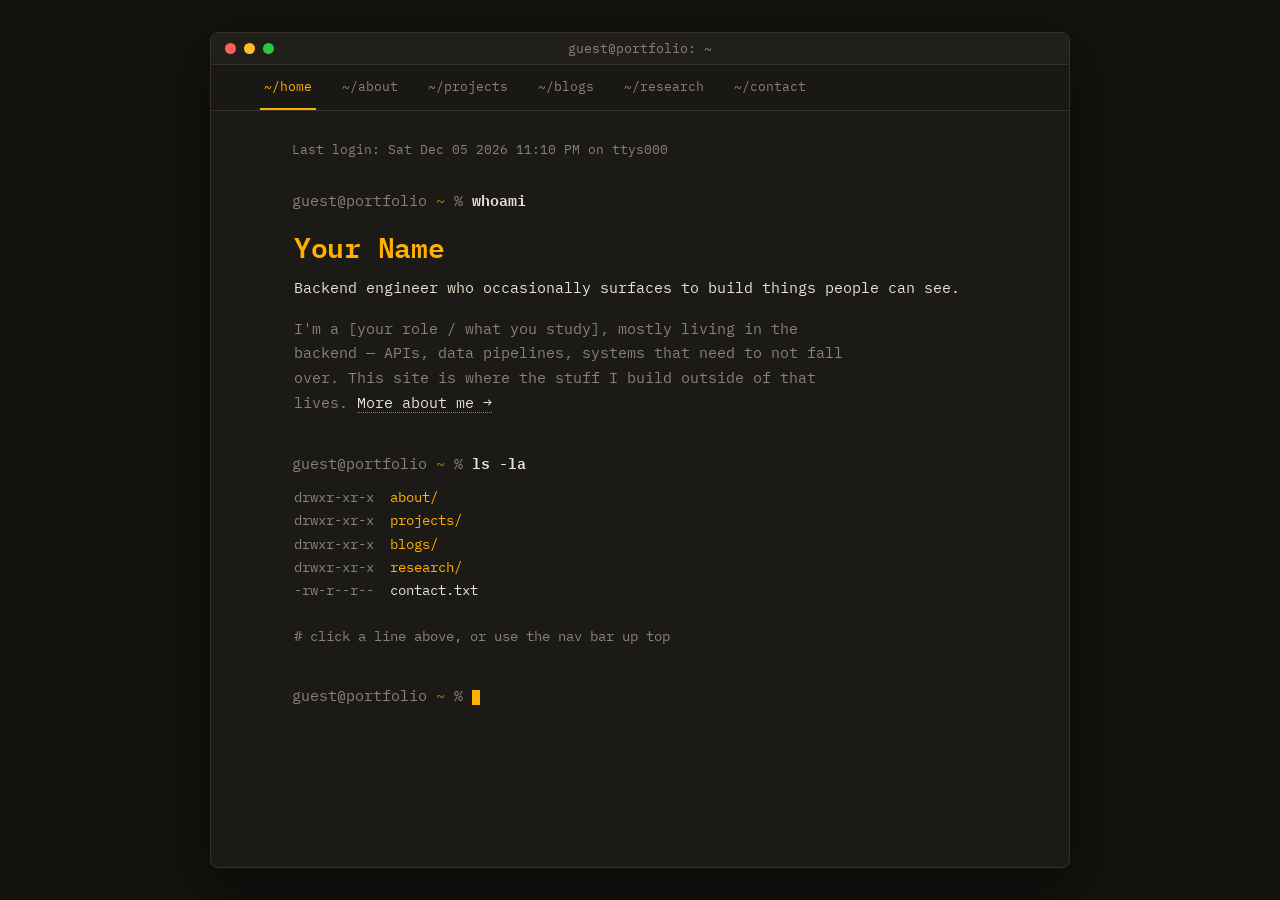
==== index.html @ 6da79bfa "Initial commit" ====
<!DOCTYPE html>
<html lang="en">
<head>
<meta charset="UTF-8">
<meta name="viewport" content="width=device-width, initial-scale=1.0">
<title>guest@portfolio: ~</title>
<link rel="stylesheet" href="css/style.css">
</head>
<body data-page="home">

<div class="terminal">

  <div class="titlebar">
    <div class="dots"><span class="dot red"></span><span class="dot yellow"></span><span class="dot green"></span></div>
    <div class="titlebar-name">guest@portfolio: ~</div>
  </div>

  <nav class="nav">
    <div class="nav-inner">
      <a class="nav-link" data-page="home" href="index.html">~/home</a>
      <a class="nav-link" data-page="about" href="about.html">~/about</a>
      <a class="nav-link" data-page="projects" href="projects.html">~/projects</a>
      <a class="nav-link" data-page="blogs" href="blogs.html">~/blogs</a>
      <a class="nav-link" data-page="research" href="research.html">~/research</a>
      <a class="nav-link" data-page="contact" href="contact.html">~/contact</a>
    </div>
  </nav>

  <div class="screen">

    <p class="line boot">Last login: <span id="bootDate"></span> on ttys000</p>

    <section class="block">
      <p class="prompt">guest@portfolio <span class="path">~</span> % <span class="cmd">whoami</span></p>
      <div class="output">
        <h1 class="name">Your Name</h1>
        <p class="tagline">Backend engineer who occasionally surfaces to build things people can see.</p>
        <p class="bio">
          I'm a [your role / what you study], mostly living in the backend —
          APIs, data pipelines, systems that need to not fall over. This site
          is where the stuff I build outside of that lives.
          <a class="inline-link" href="about.html">More about me →</a>
        </p>
      </div>
    </section>

    <section class="block">
      <p class="prompt">guest@portfolio <span class="path">~</span> % <span class="cmd">ls -la</span></p>
      <div class="output">
        <pre class="dirlisting"><span class="perm">drwxr-xr-x</span>  <a class="dirname" href="about.html">about/</a>
<span class="perm">drwxr-xr-x</span>  <a class="dirname" href="projects.html">projects/</a>
<span class="perm">drwxr-xr-x</span>  <a class="dirname" href="blogs.html">blogs/</a>
<span class="perm">drwxr-xr-x</span>  <a class="dirname" href="research.html">research/</a>
<span class="perm">-rw-r--r--</span>  <a class="filename" href="contact.html">contact.txt</a>
<span class="hint">
# click a line above, or use the nav bar up top</span></pre>
      </div>
    </section>

    <p class="prompt end-prompt">guest@portfolio <span class="path">~</span> % <span class="cursor">&nbsp;</span></p>

  </div>
</div>

<script src="js/data.js"></script>
<script src="js/script.js"></script>
</body>
</html>
---- css/style.css ----
@import url('https://fonts.googleapis.com/css2?family=IBM+Plex+Mono:wght@400;500;600&display=swap');

:root {
  --bg: #14120f;
  --panel: #1c1a16;
  --border: #35312a;
  --text: #e8e3d3;
  --dim: #8a8373;
  --amber: #ffb000;
  --amber-dim: #a87700;
  --red: #ff5f56;
  --yellow: #ffbd2e;
  --green: #27c93f;
  --max-width: 760px;
}

* { box-sizing: border-box; }

html, body {
  margin: 0;
  padding: 0;
  background: var(--bg);
  color: var(--text);
  font-family: 'IBM Plex Mono', 'Courier New', monospace;
  font-size: 15px;
  line-height: 1.65;
}

body {
  min-height: 100vh;
  padding: 32px 16px;
  display: flex;
  justify-content: center;
}

.terminal {
  width: 100%;
  max-width: 860px;
  background: var(--panel);
  border: 1px solid var(--border);
  border-radius: 8px;
  overflow: hidden;
  box-shadow: 0 20px 60px rgba(0,0,0,0.45);
}

/* Title bar */
.titlebar {
  display: flex;
  align-items: center;
  padding: 10px 14px;
  background: #211f1a;
  border-bottom: 1px solid var(--border);
  position: relative;
}

.dots { display: flex; gap: 8px; }

.dot { width: 11px; height: 11px; border-radius: 50%; display: inline-block; }
.dot.red { background: var(--red); }
.dot.yellow { background: var(--yellow); }
.dot.green { background: var(--green); }

.titlebar-name {
  position: absolute;
  left: 50%;
  transform: translateX(-50%);
  color: var(--dim);
  font-size: 13px;
}

/* Nav bar — styled like terminal paths */
.nav {
  background: #1a1814;
  border-bottom: 1px solid var(--border);
  padding: 0 32px;
}

.nav-inner {
  max-width: var(--max-width);
  margin: 0 auto;
  display: flex;
  flex-wrap: wrap;
  gap: 4px;
}

.nav-link {
  color: var(--dim);
  text-decoration: none;
  font-size: 13px;
  padding: 11px 4px;
  margin-right: 18px;
  border-bottom: 2px solid transparent;
}

.nav-link:hover,
.nav-link:focus-visible {
  color: var(--text);
}

.nav-link.active {
  color: var(--amber);
  border-bottom-color: var(--amber);
}

/* Screen */
.screen {
  padding: 28px 32px 40px;
  max-width: var(--max-width);
  margin: 0 auto;
}

.line.boot {
  color: var(--dim);
  font-size: 13px;
  margin: 0 0 28px;
}

.block { margin-bottom: 36px; }

.prompt {
  margin: 0 0 10px;
  color: var(--dim);
}

.prompt .path { color: var(--amber-dim); }
.prompt .cmd { color: var(--text); font-weight: 600; }

.output { padding-left: 2px; }

/* whoami / intro block */
.name {
  margin: 0 0 6px;
  font-size: 28px;
  font-weight: 600;
  color: var(--amber);
  letter-spacing: -0.01em;
}

.tagline {
  margin: 0 0 16px;
  color: var(--text);
  font-size: 15px;
}

.bio {
  margin: 0;
  color: var(--dim);
  max-width: 62ch;
}

.bio + .bio { margin-top: 12px; }

.inline-link {
  color: var(--text);
  border-bottom: 1px dotted var(--dim);
  text-decoration: none;
}

.inline-link:hover,
.inline-link:focus-visible {
  color: var(--amber);
  border-color: var(--amber);
}

/* directory listing (Home page nav-as-content) */
.dirlisting {
  margin: 0;
  font-family: inherit;
  font-size: 14px;
  white-space: pre-wrap;
}

.dirlisting a {
  color: var(--text);
  text-decoration: none;
}

.dirlisting a:hover,
.dirlisting a:focus-visible {
  color: var(--amber);
}

.dirlisting .perm { color: var(--dim); }
.dirlisting .dirname { color: var(--amber); }
.dirlisting .filename { color: var(--text); }
.dirlisting .hint { color: var(--dim); }

/* skills list (About page) */
.skills-list {
  list-style: none;
  margin: 0;
  padding: 0;
  display: flex;
  flex-wrap: wrap;
  gap: 8px 10px;
}

.skills-list li {
  border: 1px solid var(--border);
  color: var(--text);
  padding: 4px 10px;
  border-radius: 4px;
  font-size: 13px;
}

.skills-list li::before {
  content: "▸ ";
  color: var(--amber-dim);
}

/* generic entry list (projects / blogs / research) */
.entries-grid {
  display: grid;
  grid-template-columns: 1fr;
  gap: 14px;
}

.entry-card {
  border: 1px solid var(--border);
  border-radius: 6px;
  padding: 16px 18px;
  background: #191713;
}

.entry-card .entry-header {
  display: flex;
  justify-content: space-between;
  align-items: baseline;
  gap: 12px;
  flex-wrap: wrap;
}

.entry-card .entry-name {
  color: var(--amber);
  font-weight: 600;
  font-size: 15px;
}

.entry-card .entry-meta {
  color: var(--dim);
  font-size: 12px;
}

.entry-card .entry-desc {
  color: var(--dim);
  margin: 8px 0 10px;
  font-size: 14px;
}

.entry-footer {
  display: flex;
  justify-content: space-between;
  align-items: center;
  flex-wrap: wrap;
  gap: 8px;
}

.entry-tags {
  display: flex;
  flex-wrap: wrap;
  gap: 6px;
}

.entry-tags span {
  font-size: 12px;
  color: var(--amber-dim);
  border: 1px solid var(--border);
  padding: 2px 8px;
  border-radius: 3px;
}

.entry-links a {
  color: var(--dim);
  font-size: 13px;
  margin-left: 12px;
  text-decoration: none;
  border-bottom: 1px dotted var(--dim);
}

.entry-links a:first-child { margin-left: 0; }

.entry-links a:hover,
.entry-links a:focus-visible {
  color: var(--amber);
  border-color: var(--amber);
}

/* contact list */
.contact-list {
  list-style: none;
  margin: 0;
  padding: 0;
}

.contact-list li {
  margin-bottom: 6px;
}

.contact-list .key {
  color: var(--dim);
  display: inline-block;
  width: 90px;
}

.contact-list a {
  color: var(--text);
  text-decoration: none;
  border-bottom: 1px dotted var(--dim);
}

.contact-list a:hover,
.contact-list a:focus-visible {
  color: var(--amber);
  border-color: var(--amber);
}

/* live prompt + cursor */
.end-prompt { margin-top: 8px; }

.cursor {
  display: inline-block;
  width: 8px;
  height: 15px;
  background: var(--amber);
  vertical-align: text-bottom;
  animation: blink 1s steps(1) infinite;
}

@keyframes blink {
  50% { opacity: 0; }
}

@media (prefers-reduced-motion: reduce) {
  .cursor { animation: none; }
}

/* focus visibility */
a:focus-visible {
  outline: 1px solid var(--amber);
  outline-offset: 2px;
}

/* responsive */
@media (max-width: 600px) {
  .screen { padding: 22px 18px 32px; }
  .nav { padding: 0 18px; }
  .nav-link { margin-right: 12px; }
  .name { font-size: 22px; }
  .titlebar-name { font-size: 12px; }
  .contact-list .key { width: 76px; }
  .entry-footer { flex-direction: column; align-items: flex-start; }
}
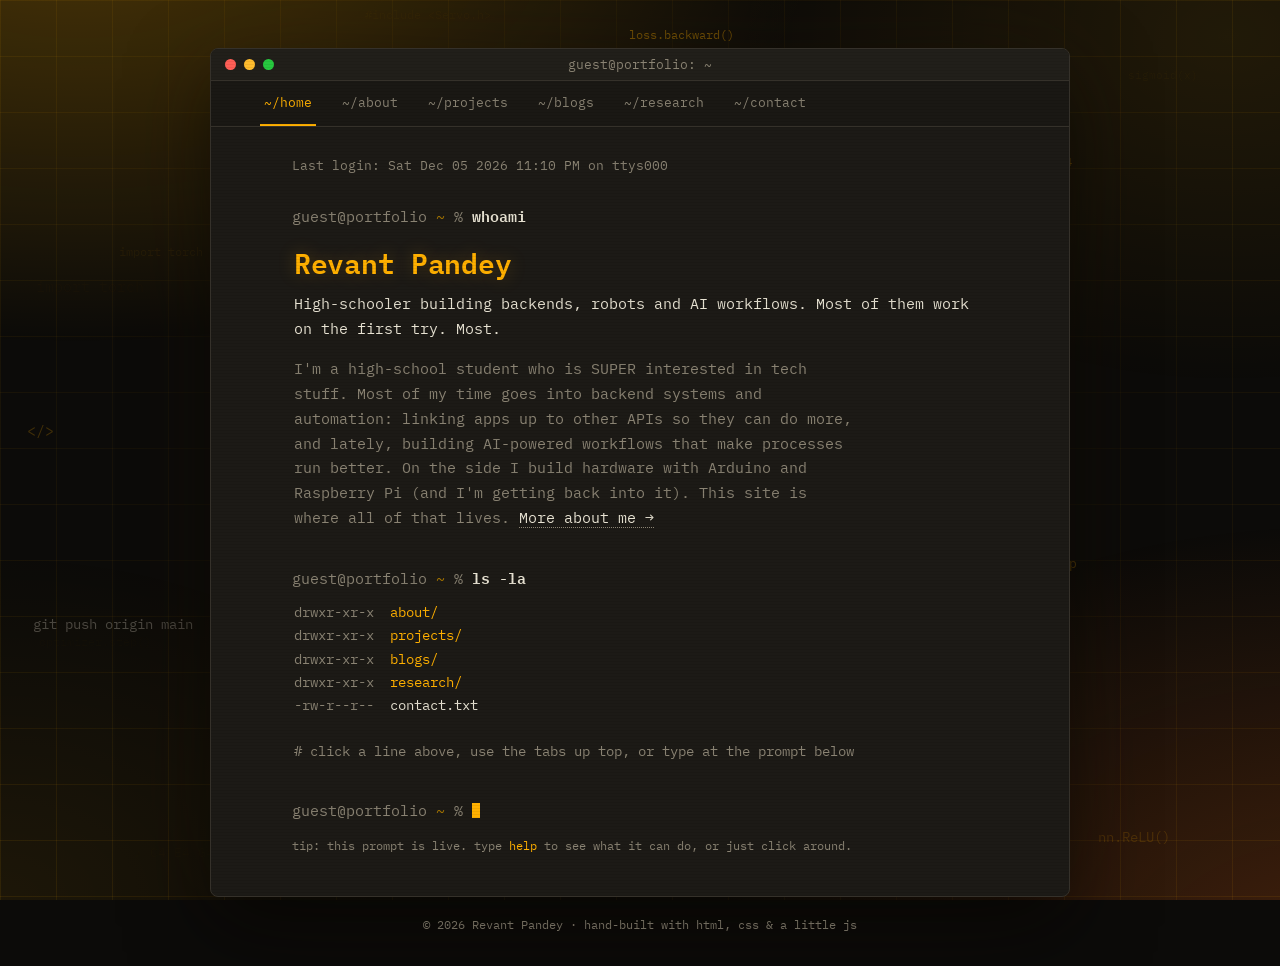
==== commit 3f546874: "Populate site content and add terminal prompt + background - Personal tagline, homepage bio, grouped" ====
--- a/index.html
+++ b/index.html
@@ -33,12 +33,15 @@
     <section class="block">
       <p class="prompt">guest@portfolio <span class="path">~</span> % <span class="cmd">whoami</span></p>
       <div class="output">
-        <h1 class="name">Your Name</h1>
-        <p class="tagline">Backend engineer who occasionally surfaces to build things people can see.</p>
+        <h1 class="name" data-site="name"></h1>
+        <p class="tagline" data-site="tagline"></p>
         <p class="bio">
-          I'm a [your role / what you study], mostly living in the backend —
-          APIs, data pipelines, systems that need to not fall over. This site
-          is where the stuff I build outside of that lives.
+          I'm a high-school student who is SUPER interested in tech stuff.
+          Most of my time goes into backend systems and automation: linking
+          apps up to other APIs so they can do more, and lately, building
+          AI-powered workflows that make processes run better. On the side I
+          build hardware with Arduino and Raspberry Pi (and I'm getting back
+          into it). This site is where all of that lives.
           <a class="inline-link" href="about.html">More about me →</a>
         </p>
       </div>
@@ -53,7 +56,7 @@
 <span class="perm">drwxr-xr-x</span>  <a class="dirname" href="research.html">research/</a>
 <span class="perm">-rw-r--r--</span>  <a class="filename" href="contact.html">contact.txt</a>
 <span class="hint">
-# click a line above, or use the nav bar up top</span></pre>
+# click a line above, use the tabs up top, or type at the prompt below</span></pre>
       </div>
     </section>
 
@@ -64,5 +67,7 @@
 
 <script src="js/data.js"></script>
 <script src="js/script.js"></script>
+<script src="js/terminal.js"></script>
+<script src="js/background.js"></script>
 </body>
 </html>
--- a/css/style.css
+++ b/css/style.css
@@ -1,6 +1,7 @@
 @import url('https://fonts.googleapis.com/css2?family=IBM+Plex+Mono:wght@400;500;600&display=swap');
 
 :root {
+  --wall: #0c0b09;
   --bg: #14120f;
   --panel: #1c1a16;
   --border: #35312a;
@@ -8,6 +9,7 @@
   --dim: #8a8373;
   --amber: #ffb000;
   --amber-dim: #a87700;
+  --err: #ff7b72;
   --red: #ff5f56;
   --yellow: #ffbd2e;
   --green: #27c93f;
@@ -16,31 +18,95 @@
 
 * { box-sizing: border-box; }
 
-html, body {
-  margin: 0;
-  padding: 0;
-  background: var(--bg);
+::selection { background: var(--amber); color: #14120f; }
+
+html {
+  background: var(--wall);
   color: var(--text);
   font-family: 'IBM Plex Mono', 'Courier New', monospace;
   font-size: 15px;
   line-height: 1.65;
 }
 
+/* ---------- Page wallpaper ----------
+   Layers (back to front): html colour -> glows (body::before)
+   -> drifting code canvas (.bg-canvas, from background.js) -> grid (body::after).
+   The body itself has NO background, so these layers can't be painted over. */
 body {
+  margin: 0;
   min-height: 100vh;
-  padding: 32px 16px;
-  display: flex;
-  justify-content: center;
+  padding: 48px 16px 32px;
+  display: flex;
+  flex-direction: column;
+  align-items: center;
+  color: var(--text);
+}
+
+/* warm phosphor glows */
+body::before {
+  content: "";
+  position: fixed;
+  inset: 0;
+  z-index: -1;
+  pointer-events: none;
+  background:
+    radial-gradient(1200px 700px at 6% -10%, rgba(255, 176, 0, 0.26), transparent 62%),
+    radial-gradient(1000px 700px at 104% 108%, rgba(222, 96, 20, 0.26), transparent 64%),
+    radial-gradient(700px 500px at 96% 4%, rgba(255, 176, 0, 0.09), transparent 70%),
+    radial-gradient(700px 500px at 0% 100%, rgba(255, 176, 0, 0.07), transparent 70%);
+}
+
+/* blueprint grid, fading out toward the middle (where the terminal sits) */
+body::after {
+  content: "";
+  position: fixed;
+  inset: 0;
+  z-index: -1;
+  pointer-events: none;
+  background-image:
+    linear-gradient(rgba(255, 176, 0, 0.09) 1px, transparent 1px),
+    linear-gradient(90deg, rgba(255, 176, 0, 0.09) 1px, transparent 1px);
+  background-size: 56px 56px;
+  -webkit-mask-image: radial-gradient(ellipse 70% 75% at 50% 45%, transparent 25%, #000 100%);
+  mask-image: radial-gradient(ellipse 70% 75% at 50% 45%, transparent 25%, #000 100%);
+}
+
+.bg-canvas {
+  position: fixed;
+  inset: 0;
+  width: 100%;
+  height: 100%;
+  z-index: -1;
+  pointer-events: none;
 }
 
 .terminal {
+  position: relative;
   width: 100%;
   max-width: 860px;
+  min-height: min(620px, calc(100vh - 120px));
   background: var(--panel);
   border: 1px solid var(--border);
   border-radius: 8px;
   overflow: hidden;
-  box-shadow: 0 20px 60px rgba(0,0,0,0.45);
+  box-shadow:
+    0 30px 80px rgba(0, 0, 0, 0.6),
+    0 0 120px rgba(255, 176, 0, 0.05);
+}
+
+/* very faint scanlines, like a CRT */
+.terminal::after {
+  content: "";
+  position: absolute;
+  inset: 0;
+  pointer-events: none;
+  background: repeating-linear-gradient(
+    to bottom,
+    rgba(0, 0, 0, 0.06) 0,
+    rgba(0, 0, 0, 0.06) 1px,
+    transparent 1px,
+    transparent 3px
+  );
 }
 
 /* Title bar */
@@ -54,7 +120,6 @@
 }
 
 .dots { display: flex; gap: 8px; }
-
 .dot { width: 11px; height: 11px; border-radius: 50%; display: inline-block; }
 .dot.red { background: var(--red); }
 .dot.yellow { background: var(--yellow); }
@@ -90,12 +155,11 @@
   padding: 11px 4px;
   margin-right: 18px;
   border-bottom: 2px solid transparent;
+  transition: color 0.15s ease;
 }
 
 .nav-link:hover,
-.nav-link:focus-visible {
-  color: var(--text);
-}
+.nav-link:focus-visible { color: var(--text); }
 
 .nav-link.active {
   color: var(--amber);
@@ -109,6 +173,21 @@
   margin: 0 auto;
 }
 
+/* gentle staggered entrance */
+.screen > .line,
+.screen > .block {
+  animation: rise 0.45s ease both;
+}
+.screen > :nth-child(1) { animation-delay: 0.02s; }
+.screen > :nth-child(2) { animation-delay: 0.09s; }
+.screen > :nth-child(3) { animation-delay: 0.16s; }
+.screen > :nth-child(4) { animation-delay: 0.23s; }
+
+@keyframes rise {
+  from { opacity: 0; transform: translateY(6px); }
+  to   { opacity: 1; transform: none; }
+}
+
 .line.boot {
   color: var(--dim);
   font-size: 13px;
@@ -122,7 +201,8 @@
   color: var(--dim);
 }
 
-.prompt .path { color: var(--amber-dim); }
+.prompt .path,
+.out-line .path { color: var(--amber-dim); }
 .prompt .cmd { color: var(--text); font-weight: 600; }
 
 .output { padding-left: 2px; }
@@ -134,6 +214,7 @@
   font-weight: 600;
   color: var(--amber);
   letter-spacing: -0.01em;
+  text-shadow: 0 0 18px rgba(255, 176, 0, 0.25);
 }
 
 .tagline {
@@ -175,10 +256,21 @@
   text-decoration: none;
 }
 
+.dirlisting a::after {
+  content: " →";
+  opacity: 0;
+  transition: opacity 0.15s ease;
+}
+
 .dirlisting a:hover,
 .dirlisting a:focus-visible {
   color: var(--amber);
-}
+  text-decoration: underline;
+  text-underline-offset: 3px;
+}
+
+.dirlisting a:hover::after,
+.dirlisting a:focus-visible::after { opacity: 1; }
 
 .dirlisting .perm { color: var(--dim); }
 .dirlisting .dirname { color: var(--amber); }
@@ -208,6 +300,40 @@
   color: var(--amber-dim);
 }
 
+.skills-label {
+  margin: 0 0 8px;
+  color: var(--dim);
+  font-size: 13px;
+}
+
+.skills-list + .skills-label { margin-top: 16px; }
+
+/* achievements list (About page) */
+.achievements-list {
+  list-style: none;
+  margin: 0 0 12px;
+  padding: 0;
+  max-width: 62ch;
+  color: var(--dim);
+}
+
+.achievements-list li {
+  padding-left: 1.4em;
+  text-indent: -1.4em;
+}
+
+.achievements-list li + li { margin-top: 8px; }
+
+.achievements-list li::before {
+  content: "▸ ";
+  color: var(--amber-dim);
+}
+
+.achievements-list strong {
+  color: var(--text);
+  font-weight: 600;
+}
+
 /* generic entry list (projects / blogs / research) */
 .entries-grid {
   display: grid;
@@ -220,6 +346,12 @@
   border-radius: 6px;
   padding: 16px 18px;
   background: #191713;
+  transition: border-color 0.15s ease, transform 0.15s ease;
+}
+
+.entry-card:hover {
+  border-color: var(--amber-dim);
+  transform: translateY(-1px);
 }
 
 .entry-card .entry-header {
@@ -292,9 +424,7 @@
   padding: 0;
 }
 
-.contact-list li {
-  margin-bottom: 6px;
-}
+.contact-list li { margin-bottom: 6px; }
 
 .contact-list .key {
   color: var(--dim);
@@ -314,8 +444,98 @@
   border-color: var(--amber);
 }
 
-/* live prompt + cursor */
-.end-prompt { margin-top: 8px; }
+/* ---------- interactive prompt ---------- */
+.term-log { margin-top: 4px; }
+
+.cmd-log { margin: 0 0 12px; }
+
+.out-line {
+  white-space: pre-wrap;
+  overflow-wrap: anywhere;
+}
+
+.out-line.echo { color: var(--dim); }
+.out-line.echo .cmd { color: var(--text); font-weight: 600; }
+.out-line.dim { color: var(--dim); }
+.out-line.err { color: var(--err); }
+.out-line a,
+.ls-row a {
+  color: var(--text);
+  text-decoration: none;
+  border-bottom: 1px dotted var(--dim);
+}
+.out-line a:hover,
+.ls-row a:hover { color: var(--amber); border-color: var(--amber); }
+
+.hl { color: var(--amber); }
+.dim { color: var(--dim); }
+
+.ls-row {
+  display: flex;
+  flex-wrap: wrap;
+  gap: 2px 22px;
+}
+.ls-row .dirname { color: var(--amber); border-bottom: 0; }
+.ls-row .filename { color: var(--text); }
+
+.help-row {
+  display: grid;
+  grid-template-columns: 12ch 1fr;
+  gap: 0 14px;
+}
+
+.live-prompt {
+  display: flex;
+  align-items: center;
+  margin: 8px 0 0;
+  cursor: text;
+}
+
+.prompt-label {
+  white-space: pre;
+  color: var(--dim);
+  cursor: text;
+}
+
+.prompt-label .path { color: var(--amber-dim); }
+
+.input-wrap {
+  position: relative;
+  flex: 1;
+  min-width: 0;
+  display: flex;
+  align-items: center;
+}
+
+.term-input {
+  width: 100%;
+  padding: 0;
+  border: 0;
+  outline: 0;
+  background: none;
+  color: var(--text);
+  font: inherit;
+  caret-color: var(--amber);
+  caret-shape: block;
+}
+
+/* block cursor shows only while the input is idle and empty */
+.input-wrap .cursor {
+  position: absolute;
+  left: 0;
+  top: 50%;
+  margin-top: -8px;
+  pointer-events: none;
+}
+.term-input:focus + .cursor,
+.term-input:not(:placeholder-shown) + .cursor { display: none; }
+
+.term-hint {
+  margin: 12px 0 0;
+  color: var(--dim);
+  font-size: 12px;
+}
+.term-hint code { color: var(--amber); font-family: inherit; }
 
 .cursor {
   display: inline-block;
@@ -326,12 +546,22 @@
   animation: blink 1s steps(1) infinite;
 }
 
-@keyframes blink {
-  50% { opacity: 0; }
+@keyframes blink { 50% { opacity: 0; } }
+
+.site-footer {
+  margin-top: 18px;
+  color: var(--dim);
+  font-size: 12px;
+  text-align: center;
+  opacity: 0.8;
 }
 
 @media (prefers-reduced-motion: reduce) {
   .cursor { animation: none; }
+  .screen > .line,
+  .screen > .block { animation: none; }
+  .entry-card,
+  .entry-card:hover { transition: none; transform: none; }
 }
 
 /* focus visibility */
@@ -340,8 +570,14 @@
   outline-offset: 2px;
 }
 
+/* touch devices: 16px inputs stop iOS from zooming on focus */
+@media (pointer: coarse) {
+  .term-input { font-size: 16px; }
+}
+
 /* responsive */
 @media (max-width: 600px) {
+  body { padding: 20px 10px 24px; }
   .screen { padding: 22px 18px 32px; }
   .nav { padding: 0 18px; }
   .nav-link { margin-right: 12px; }
@@ -349,4 +585,5 @@
   .titlebar-name { font-size: 12px; }
   .contact-list .key { width: 76px; }
   .entry-footer { flex-direction: column; align-items: flex-start; }
-}
+  .help-row { grid-template-columns: 10ch 1fr; }
+}
